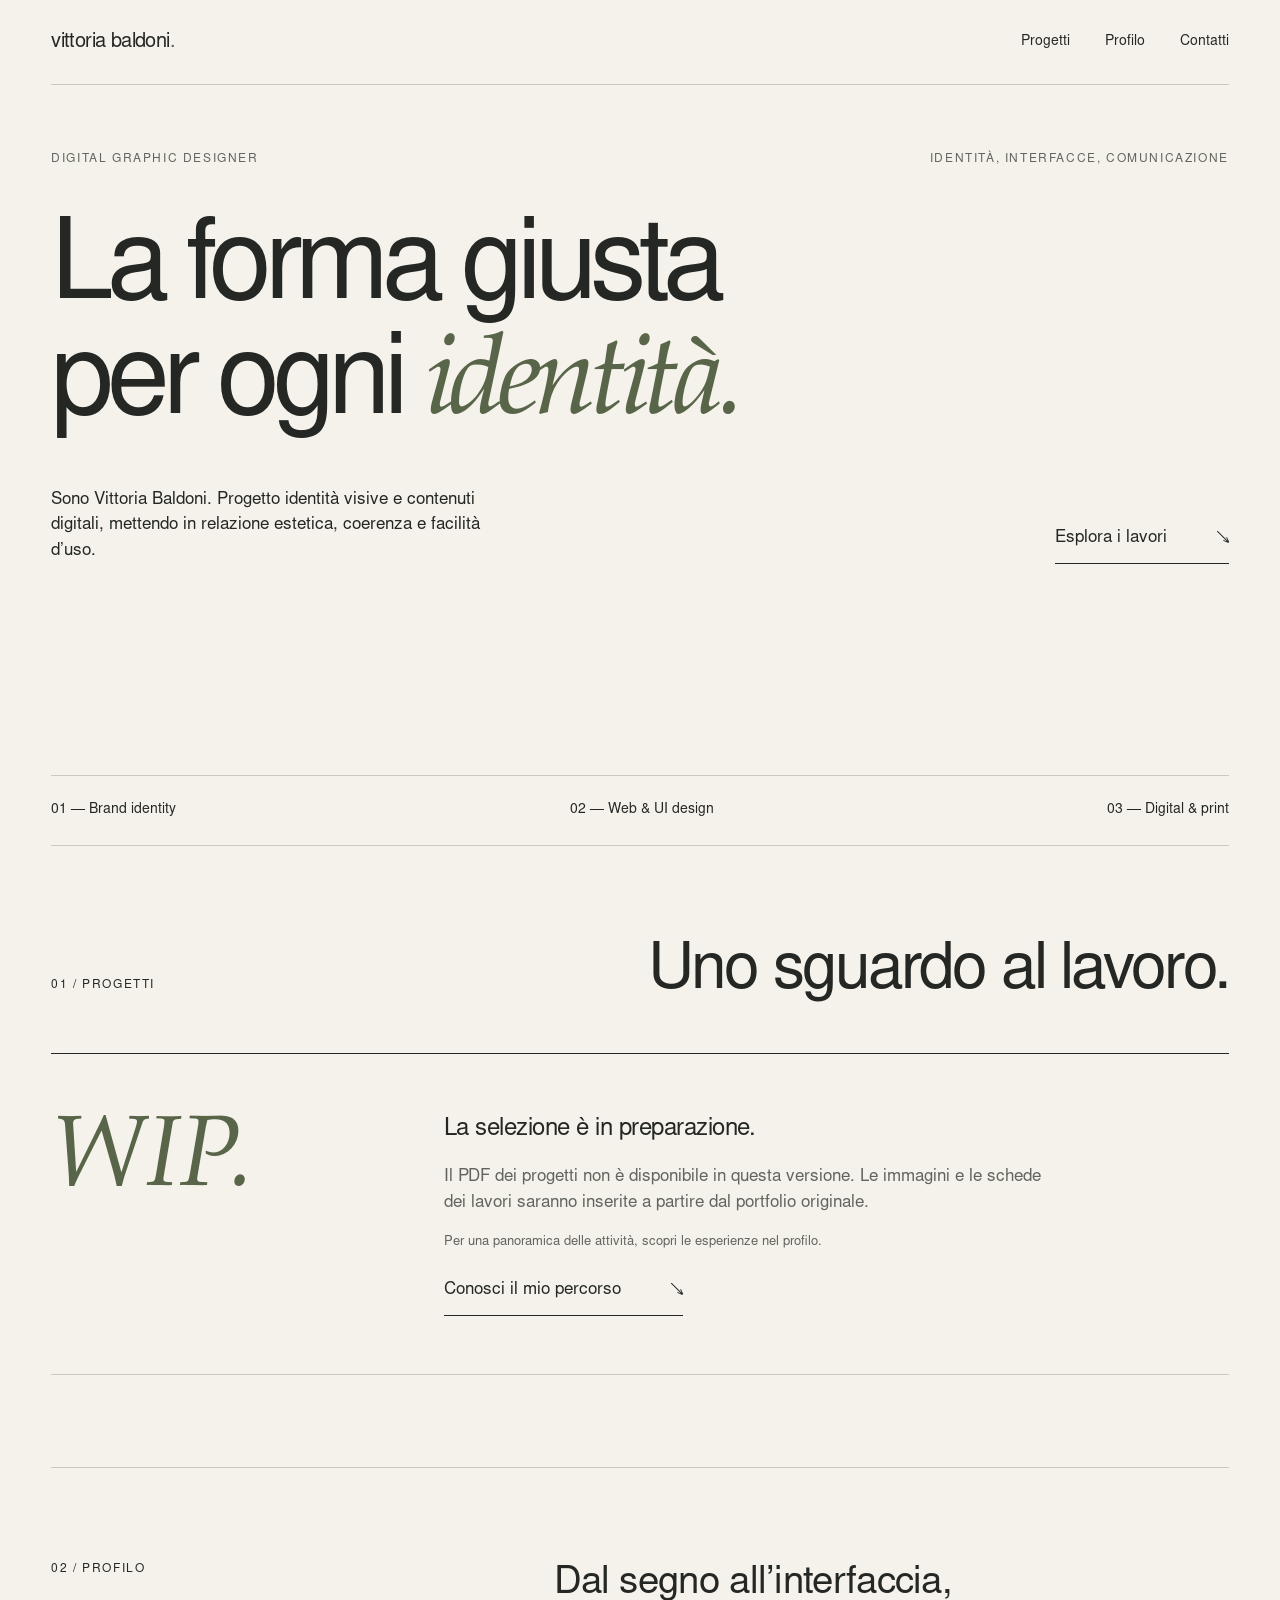
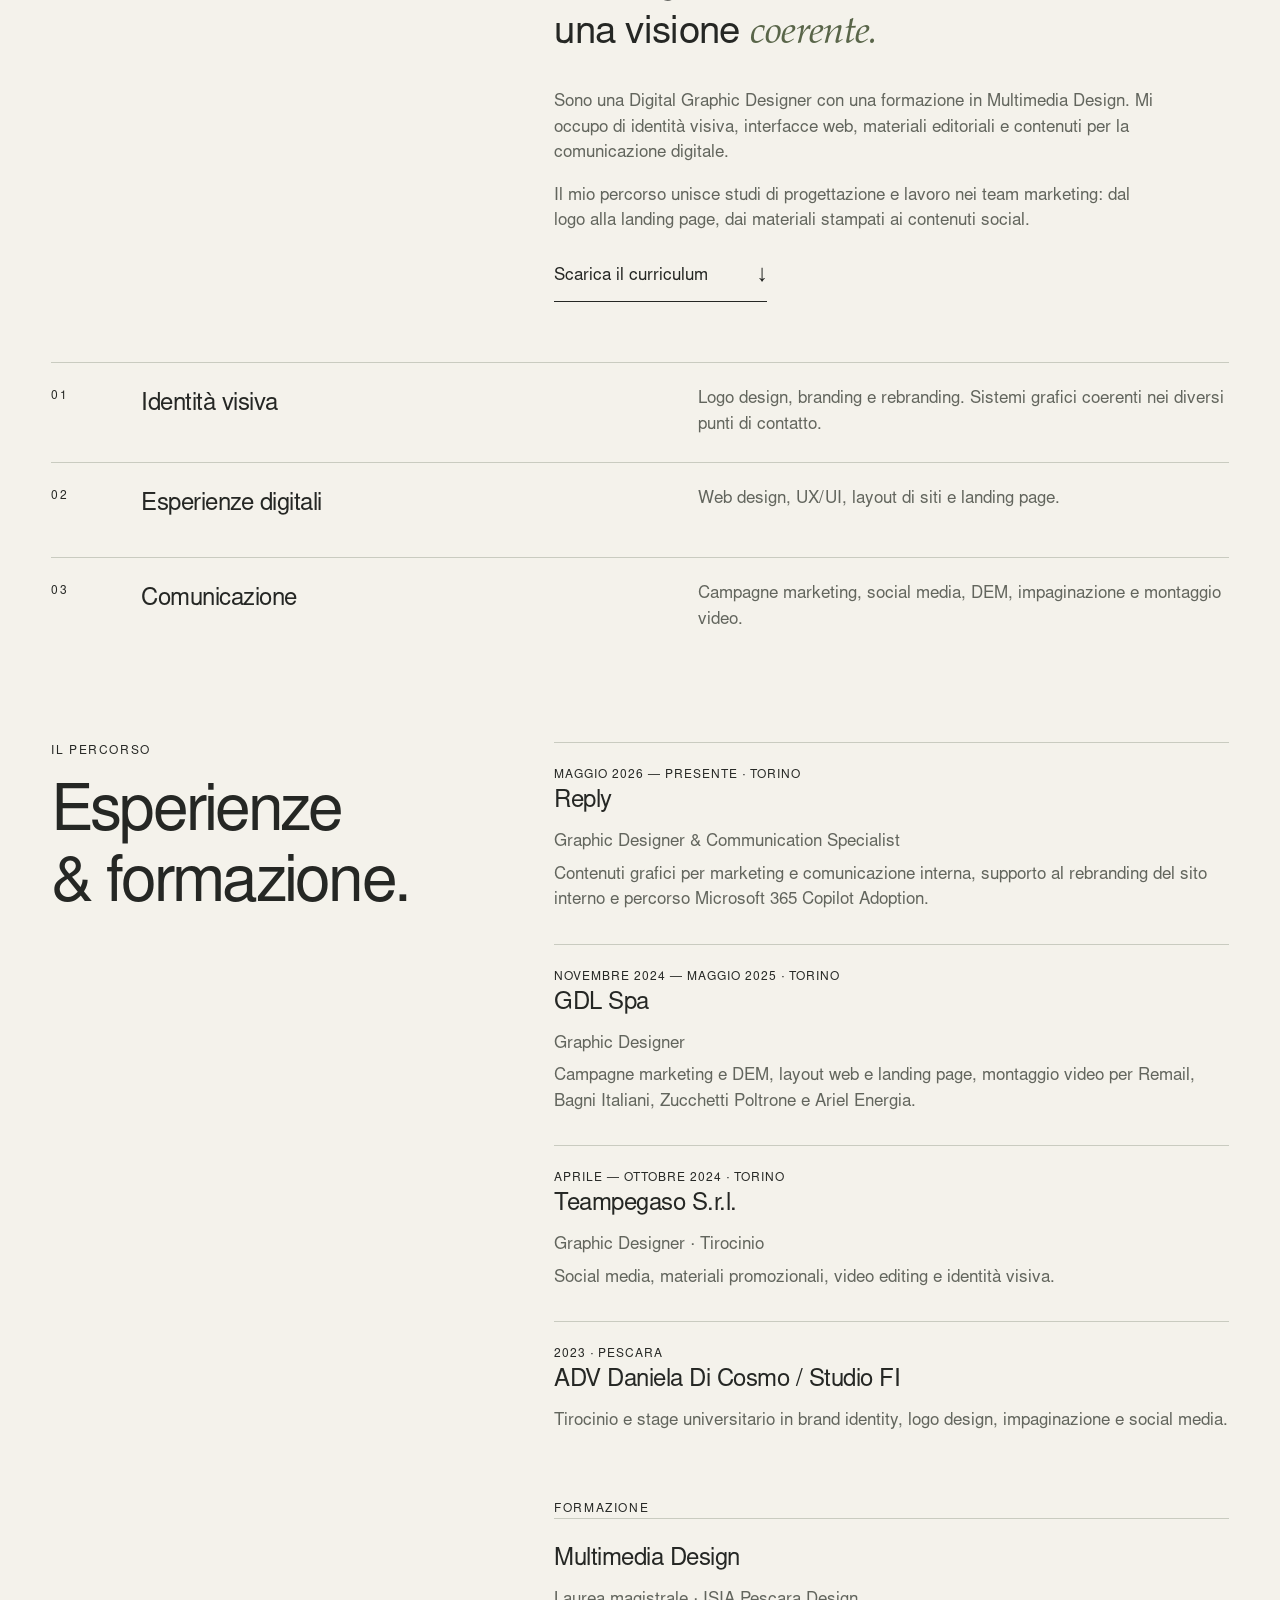
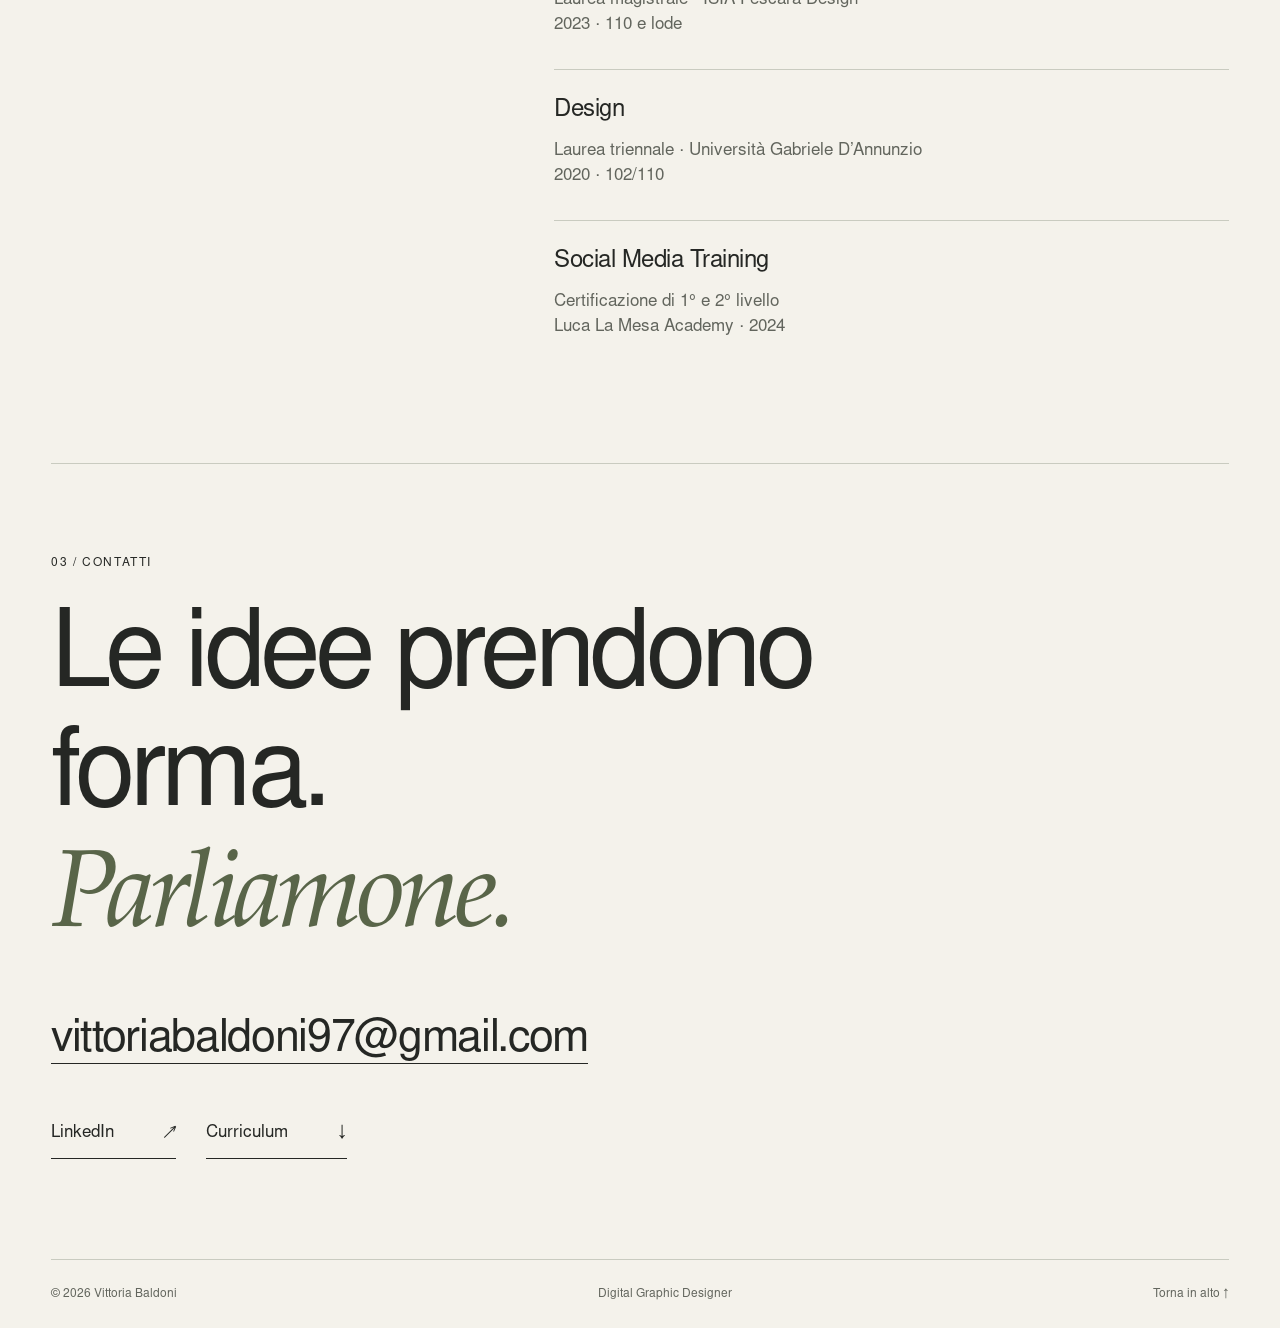
==== index.html @ afc14760 "Add files via upload" ====
<!doctype html><html lang="it"><head><meta charset="utf-8"><meta name="viewport" content="width=device-width,initial-scale=1"><meta name="description" content="Vittoria Baldoni, Digital Graphic Designer. Identità visiva, web design e comunicazione digitale."><title>Vittoria Baldoni — Digital Graphic Designer</title><link rel="stylesheet" href="style.css"></head><body><a class="skip" href="#main">Vai al contenuto</a><header><a class="logo" href="index.html" aria-label="Vittoria Baldoni, home">vittoria baldoni<span style="color:var(--accent)">.</span></a><nav aria-label="Navigazione principale"><a href="index.html#progetti">Progetti</a><a href="index.html#profilo">Profilo</a><a href="index.html#contatti">Contatti</a></nav></header><main id="main"><section class="hero reveal"><div class="intro eyebrow"><span>Digital Graphic Designer</span><span>Identità, interfacce, comunicazione</span></div><h1>La forma giusta<br>per ogni <em>identità.</em></h1><div class="hero-bottom"><p>Sono Vittoria Baldoni. Progetto identità visive e contenuti digitali, mettendo in relazione estetica, coerenza e facilità d’uso.</p><a class="under" href="#progetti">Esplora i lavori <span aria-hidden="true">↘</span></a></div></section><div class="ticker" aria-label="Ambiti di progettazione"><span>01 — Brand identity</span><span>02 — Web &amp; UI design</span><span>03 — Digital &amp; print</span></div><section class="section" id="progetti"><div class="section-head"><div class="label">01 / Progetti</div><h2>Uno sguardo al lavoro.</h2></div><div class="pending"><div class="big" aria-hidden="true">WIP.</div><div><h3>La selezione è in preparazione.</h3><p>Il PDF dei progetti non è disponibile in questa versione. Le immagini e le schede dei lavori saranno inserite a partire dal portfolio originale.</p><p class="small">Per una panoramica delle attività, scopri le esperienze nel profilo.</p><a class="under" href="#profilo">Conosci il mio percorso <span aria-hidden="true">↘</span></a></div></div></section><section class="section" id="profilo"><div class="profile"><div class="label">02 / Profilo</div><div><h2 class="lead">Dal segno all’interfaccia,<br>una visione <em>coerente.</em></h2><p class="bio">Sono una Digital Graphic Designer con una formazione in Multimedia Design. Mi occupo di identità visiva, interfacce web, materiali editoriali e contenuti per la comunicazione digitale.</p><p class="bio">Il mio percorso unisce studi di progettazione e lavoro nei team marketing: dal logo alla landing page, dai materiali stampati ai contenuti social.</p><a class="under" href="assets/CV-Vittoria-Baldoni.pdf" download>Scarica il curriculum <span aria-hidden="true">↓</span></a></div></div><div class="skills"><div class="row"><span class="label">01</span><h3>Identità visiva</h3><p>Logo design, branding e rebranding. Sistemi grafici coerenti nei diversi punti di contatto.</p></div><div class="row"><span class="label">02</span><h3>Esperienze digitali</h3><p>Web design, UX/UI, layout di siti e landing page.</p></div><div class="row"><span class="label">03</span><h3>Comunicazione</h3><p>Campagne marketing, social media, DEM, impaginazione e montaggio video.</p></div></div><div class="experience"><div><div class="label">Il percorso</div><h2 style="margin-top:20px">Esperienze<br>&amp; formazione.</h2></div><div><article class="job"><div class="date">Maggio 2026 — Presente · Torino</div><h3>Reply</h3><p>Graphic Designer &amp; Communication Specialist</p><p>Contenuti grafici per marketing e comunicazione interna, supporto al rebranding del sito interno e percorso Microsoft 365 Copilot Adoption.</p></article><article class="job"><div class="date">Novembre 2024 — Maggio 2025 · Torino</div><h3>GDL Spa</h3><p>Graphic Designer</p><p>Campagne marketing e DEM, layout web e landing page, montaggio video per Remail, Bagni Italiani, Zucchetti Poltrone e Ariel Energia.</p></article><article class="job"><div class="date">Aprile — Ottobre 2024 · Torino</div><h3>Teampegaso S.r.l.</h3><p>Graphic Designer · Tirocinio</p><p>Social media, materiali promozionali, video editing e identità visiva.</p></article><article class="job"><div class="date">2023 · Pescara</div><h3>ADV Daniela Di Cosmo / Studio FI</h3><p>Tirocinio e stage universitario in brand identity, logo design, impaginazione e social media.</p></article><div class="education"><div class="label">Formazione</div><article class="job"><h3>Multimedia Design</h3><p>Laurea magistrale · ISIA Pescara Design<br>2023 · 110 e lode</p></article><article class="job"><h3>Design</h3><p>Laurea triennale · Università Gabriele D’Annunzio<br>2020 · 102/110</p></article><article class="job"><h3>Social Media Training</h3><p>Certificazione di 1° e 2° livello<br>Luca La Mesa Academy · 2024</p></article></div></div></div></section><section class="contact" id="contatti"><div class="label">03 / Contatti</div><h2>Le idee prendono forma.<br><em>Parliamone.</em></h2><a class="email" href="mailto:vittoriabaldoni97@gmail.com">vittoriabaldoni97@gmail.com</a><div class="contact-links"><a class="under" href="http://www.linkedin.com/in/vittoria-baldoni-b91b48222/" target="_blank" rel="noopener noreferrer">LinkedIn <span aria-hidden="true">↗</span></a><a class="under" href="assets/CV-Vittoria-Baldoni.pdf" download>Curriculum <span aria-hidden="true">↓</span></a></div></section></main><footer><span>© 2026 Vittoria Baldoni</span><span>Digital Graphic Designer</span><a href="#main">Torna in alto ↑</a></footer></body></html>
---- style.css ----
@font-face{font-family:Studio;src:url(assets/Sans.otf)}@font-face{font-family:Editorial;src:url(assets/Serif.otf)}:root{--paper:#f4f2eb;--ink:#252724;--muted:#62655d;--accent:#596549;--line:#c9cbc0}*{box-sizing:border-box}html{scroll-behavior:smooth;scroll-padding-top:90px}body{margin:0;background:var(--paper);color:var(--ink);font-family:Studio,Arial,sans-serif;font-size:17px;line-height:1.5}a{color:inherit;text-decoration:none}a:focus-visible,button:focus-visible{outline:2px solid var(--accent);outline-offset:6px}a:hover{color:var(--accent)}.skip{position:absolute;top:-80px}.skip:focus{top:10px;background:var(--paper);z-index:10}header{margin:0 4%;padding:27px 0;display:flex;justify-content:space-between;border-bottom:1px solid var(--line);align-items:center}.logo{font-size:20px;letter-spacing:-.6px}nav{display:flex;gap:35px;font-size:14px}main{margin:0 4%}.eyebrow,.label{font-size:12px;text-transform:uppercase;letter-spacing:1.6px}.hero{padding:65px 0 38px;min-height:690px}.intro{display:flex;justify-content:space-between;color:var(--muted)}h1{font-size:clamp(64px,8.8vw,140px);font-weight:400;letter-spacing:-.065em;line-height:1.01;margin:48px 0 43px;max-width:1200px}em{font-family:Editorial,Georgia,serif;font-weight:400;color:var(--accent)}.hero-bottom{display:grid;grid-template-columns:1fr 1fr;align-items:end;gap:30px}.hero-bottom p{max-width:430px;margin:0}.under{display:inline-flex;gap:50px;align-items:center;border-bottom:1px solid;padding:12px 0;width:max-content}.hero-bottom .under{justify-self:end}.ticker{display:flex;justify-content:space-between;gap:20px;padding:24px 0;border-top:1px solid var(--line);border-bottom:1px solid var(--line);font-size:14px}.section{padding:92px 0;border-bottom:1px solid var(--line)}.section-head{display:flex;justify-content:space-between;align-items:baseline;margin-bottom:45px}h2{font-weight:400;font-size:clamp(38px,5vw,72px);letter-spacing:-.045em;line-height:1.1;margin:0}h3{font-size:24px;font-weight:400;letter-spacing:-.5px;margin:0 0 10px}.pending{padding:58px 0;display:grid;grid-template-columns:1fr 2fr;border-top:1px solid var(--ink);border-bottom:1px solid var(--line)}.pending .big{font-size:100px;line-height:1;color:var(--accent);font-family:Editorial}.pending p{max-width:620px;color:var(--muted)}.small{font-size:13px;color:var(--muted)}.profile{display:grid;grid-template-columns:1fr 1.65fr;gap:8%}.lead{font-size:clamp(25px,3vw,42px);line-height:1.3;letter-spacing:-.7px;margin:0 0 30px}.bio{max-width:610px;color:var(--muted)}.skills{margin-top:60px}.row{display:grid;grid-template-columns:65px 1fr 1fr;gap:25px;border-top:1px solid var(--line);padding:24px 0}.row p{margin:0;color:var(--muted)}.experience{display:grid;grid-template-columns:1fr 1.65fr;gap:8%;margin-top:85px}.job{border-top:1px solid var(--line);padding:23px 0}.job p{margin:7px 0;color:var(--muted)}.job .date{font-size:12px;text-transform:uppercase;letter-spacing:1px}.education{margin-top:35px}.contact{padding:90px 0 55px}.contact h2{font-size:clamp(58px,8.5vw,128px);max-width:1000px;margin:30px 0 45px}.email{font-size:clamp(19px,3.5vw,48px);letter-spacing:-.03em;border-bottom:1px solid;overflow-wrap:anywhere}.contact-links{display:flex;gap:30px;margin-top:35px}footer{display:flex;justify-content:space-between;gap:20px;margin:45px 4% 0;padding:25px 0;border-top:1px solid var(--line);font-size:12px;color:var(--muted)}.reveal{animation:enter .7s ease both}@keyframes enter{from{opacity:0;transform:translateY(12px)}to{opacity:1;transform:none}}button{font:inherit;background:none;border:0;color:inherit;cursor:pointer}.gallery img{width:100%;height:auto;display:block;margin:30px 0}@media(max-width:700px){header{align-items:start}.logo{font-size:17px}nav{gap:15px;font-size:12px}.hero{padding-top:38px;min-height:620px}.intro{display:block}.intro span{display:block;margin-bottom:7px}h1{margin-top:55px;font-size:clamp(58px,12vw,85px)}.hero-bottom{grid-template-columns:1fr}.hero-bottom .under{justify-self:start}.ticker{flex-wrap:wrap;font-size:12px}.section{padding:65px 0}.section-head{display:block}.section-head .label{margin-bottom:20px}.pending{grid-template-columns:1fr;gap:30px}.pending .big{font-size:64px}.profile,.experience{grid-template-columns:1fr;gap:30px}.row{grid-template-columns:30px 1fr;gap:15px}.row p{grid-column:2}.contact-links{flex-wrap:wrap}footer{flex-wrap:wrap}}@media(prefers-reduced-motion:reduce){html{scroll-behavior:auto}.reveal{animation:none}*{transition:none!important}}
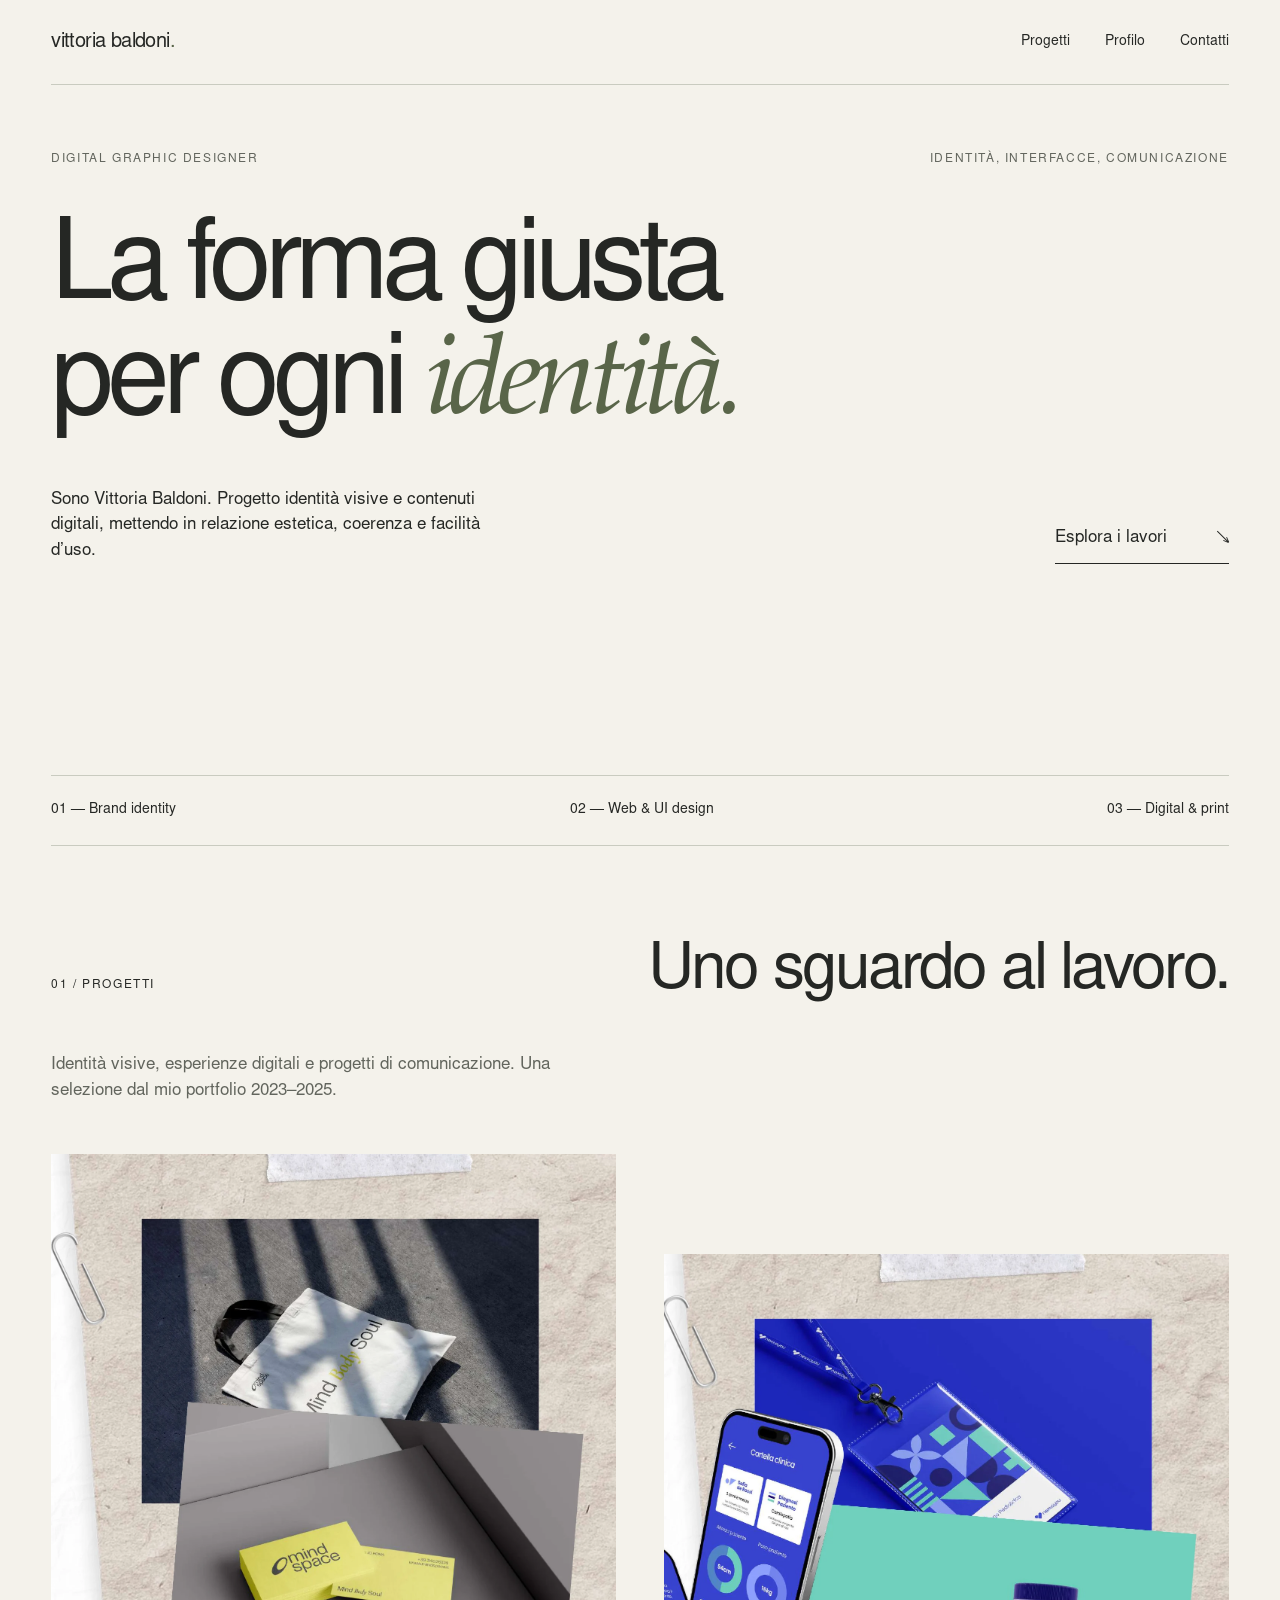
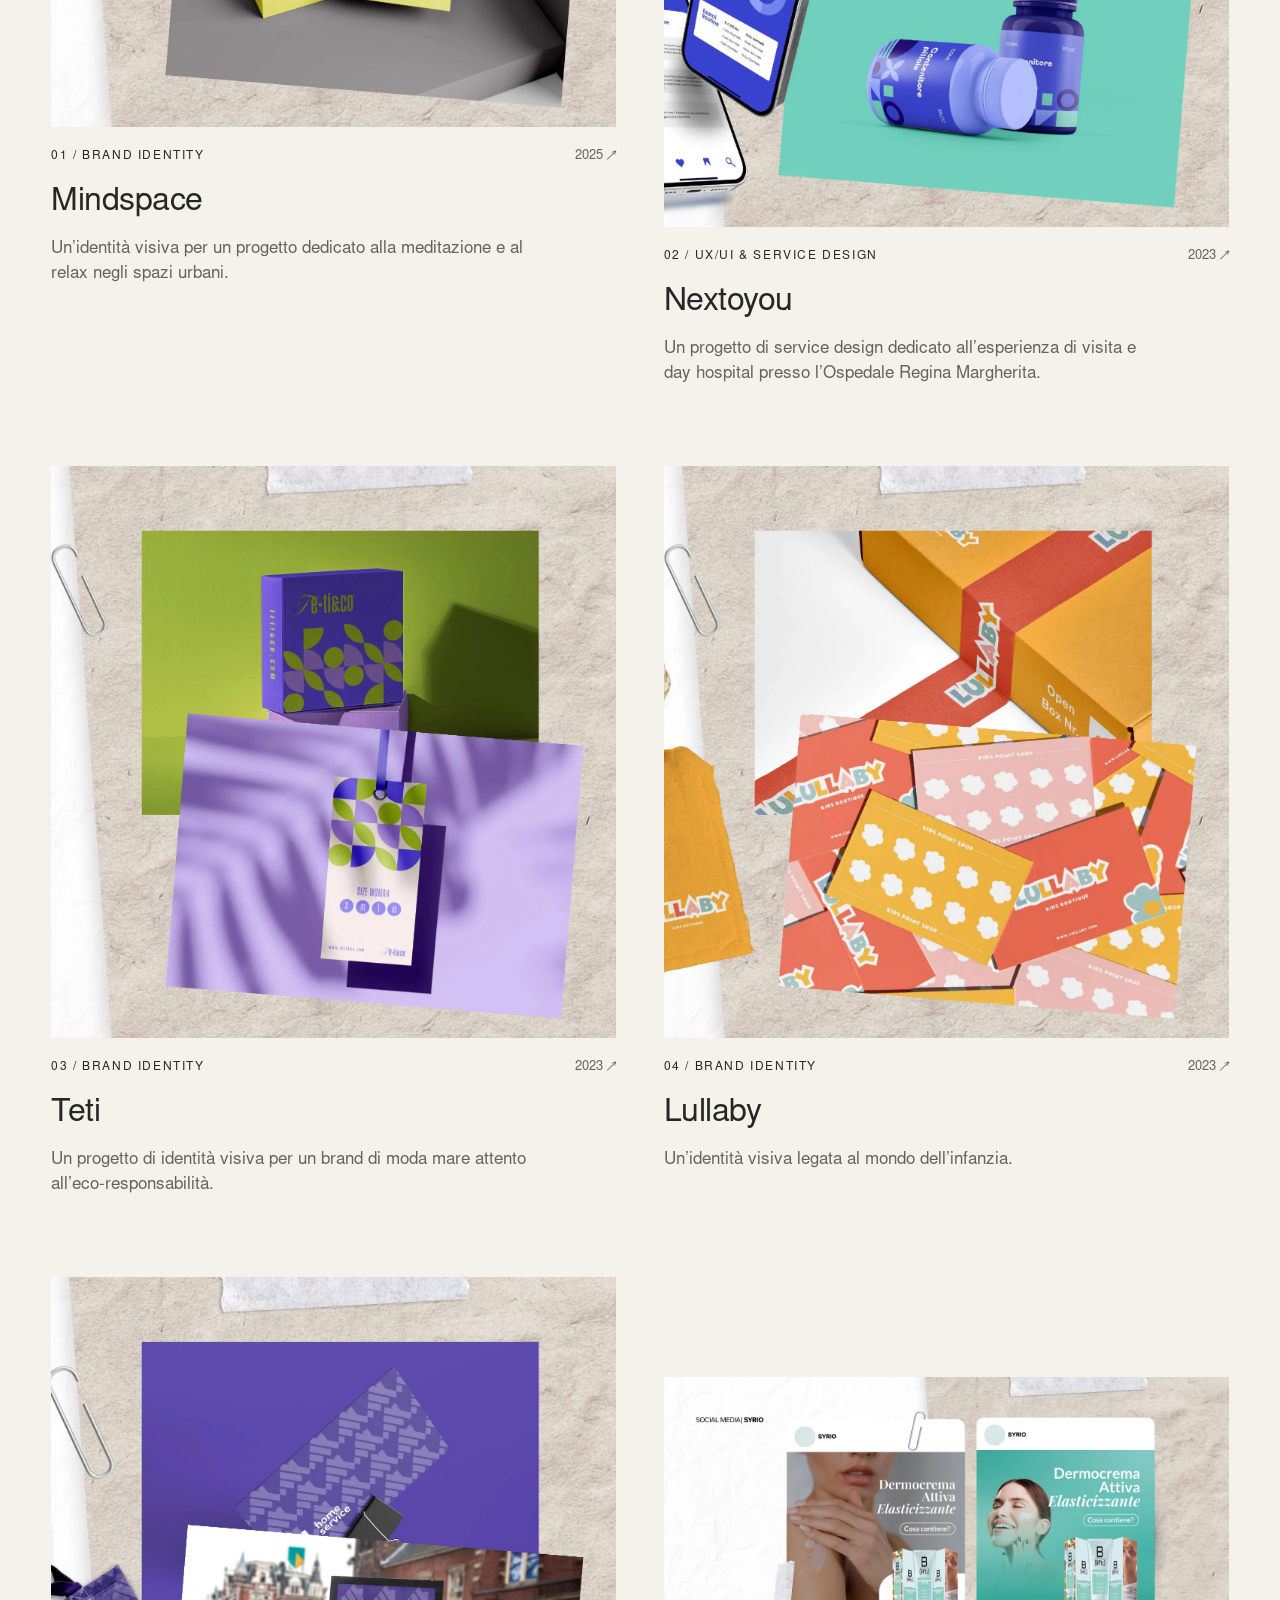
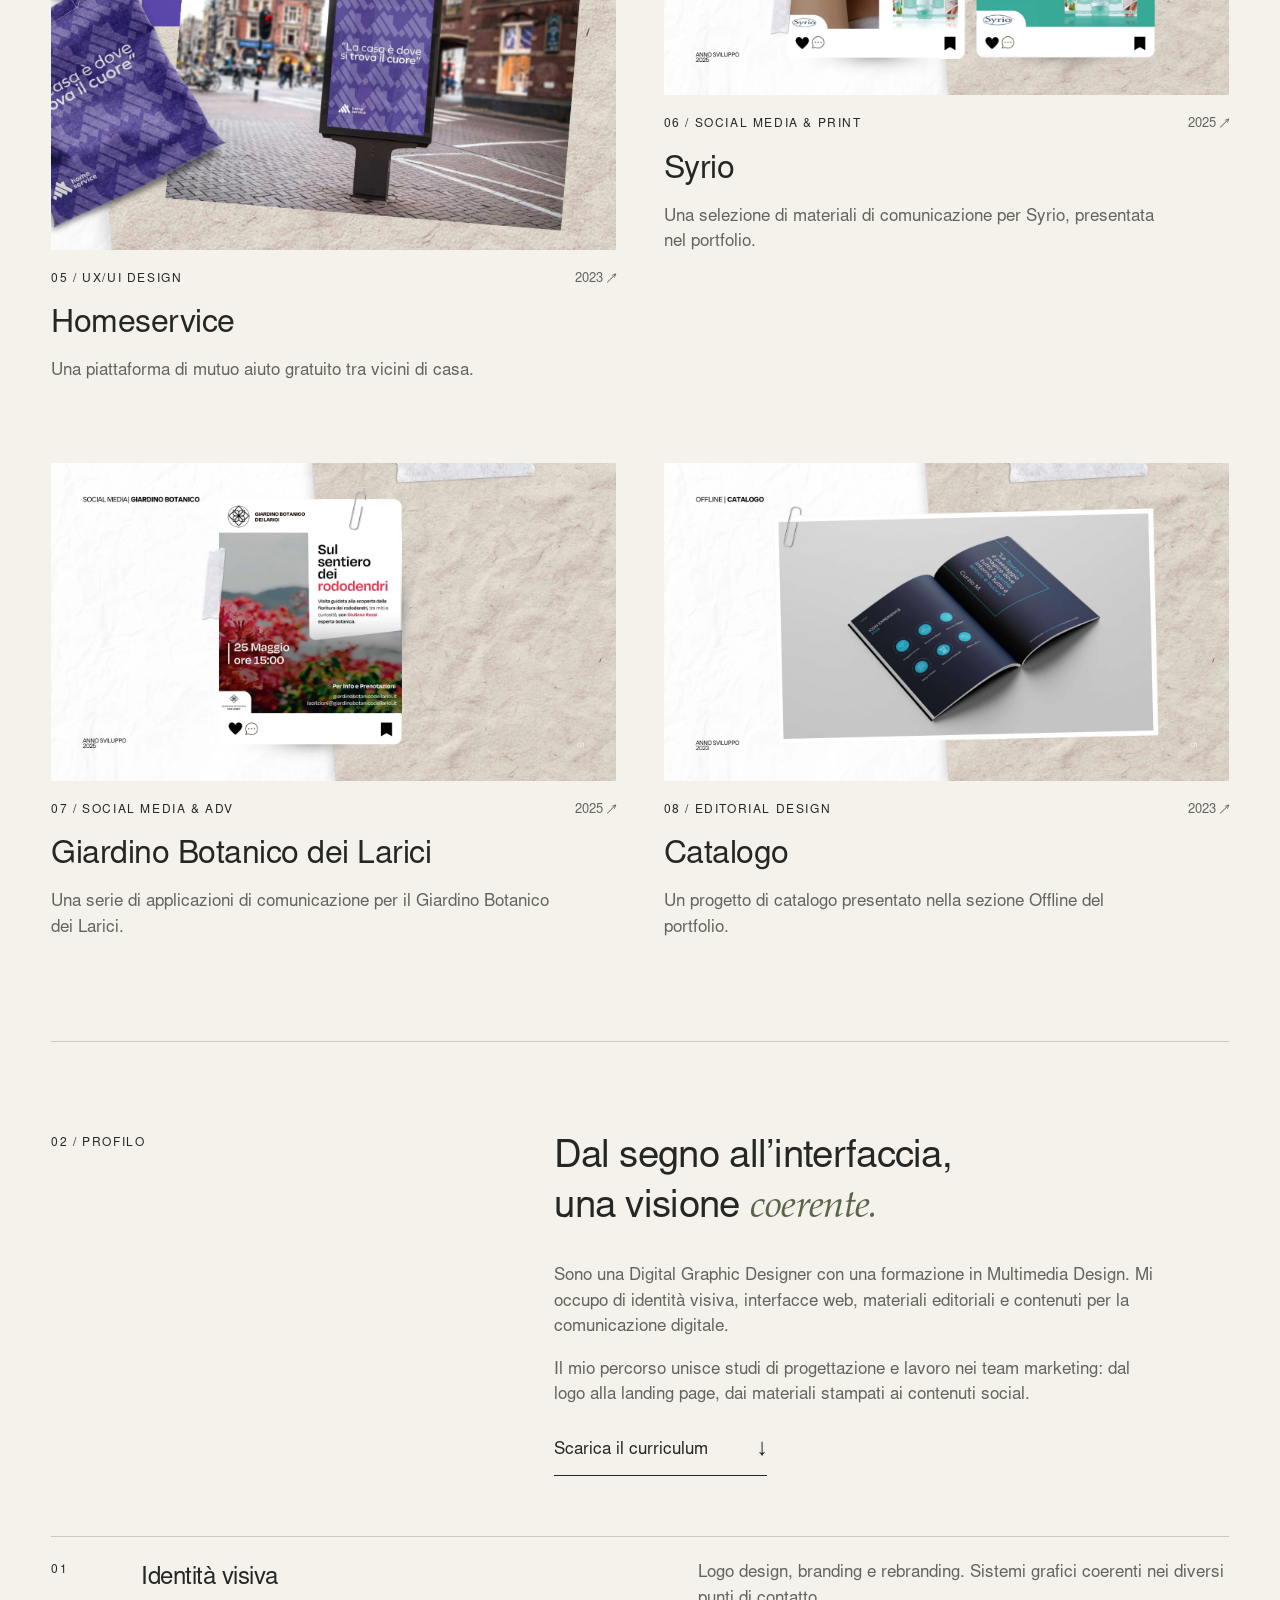
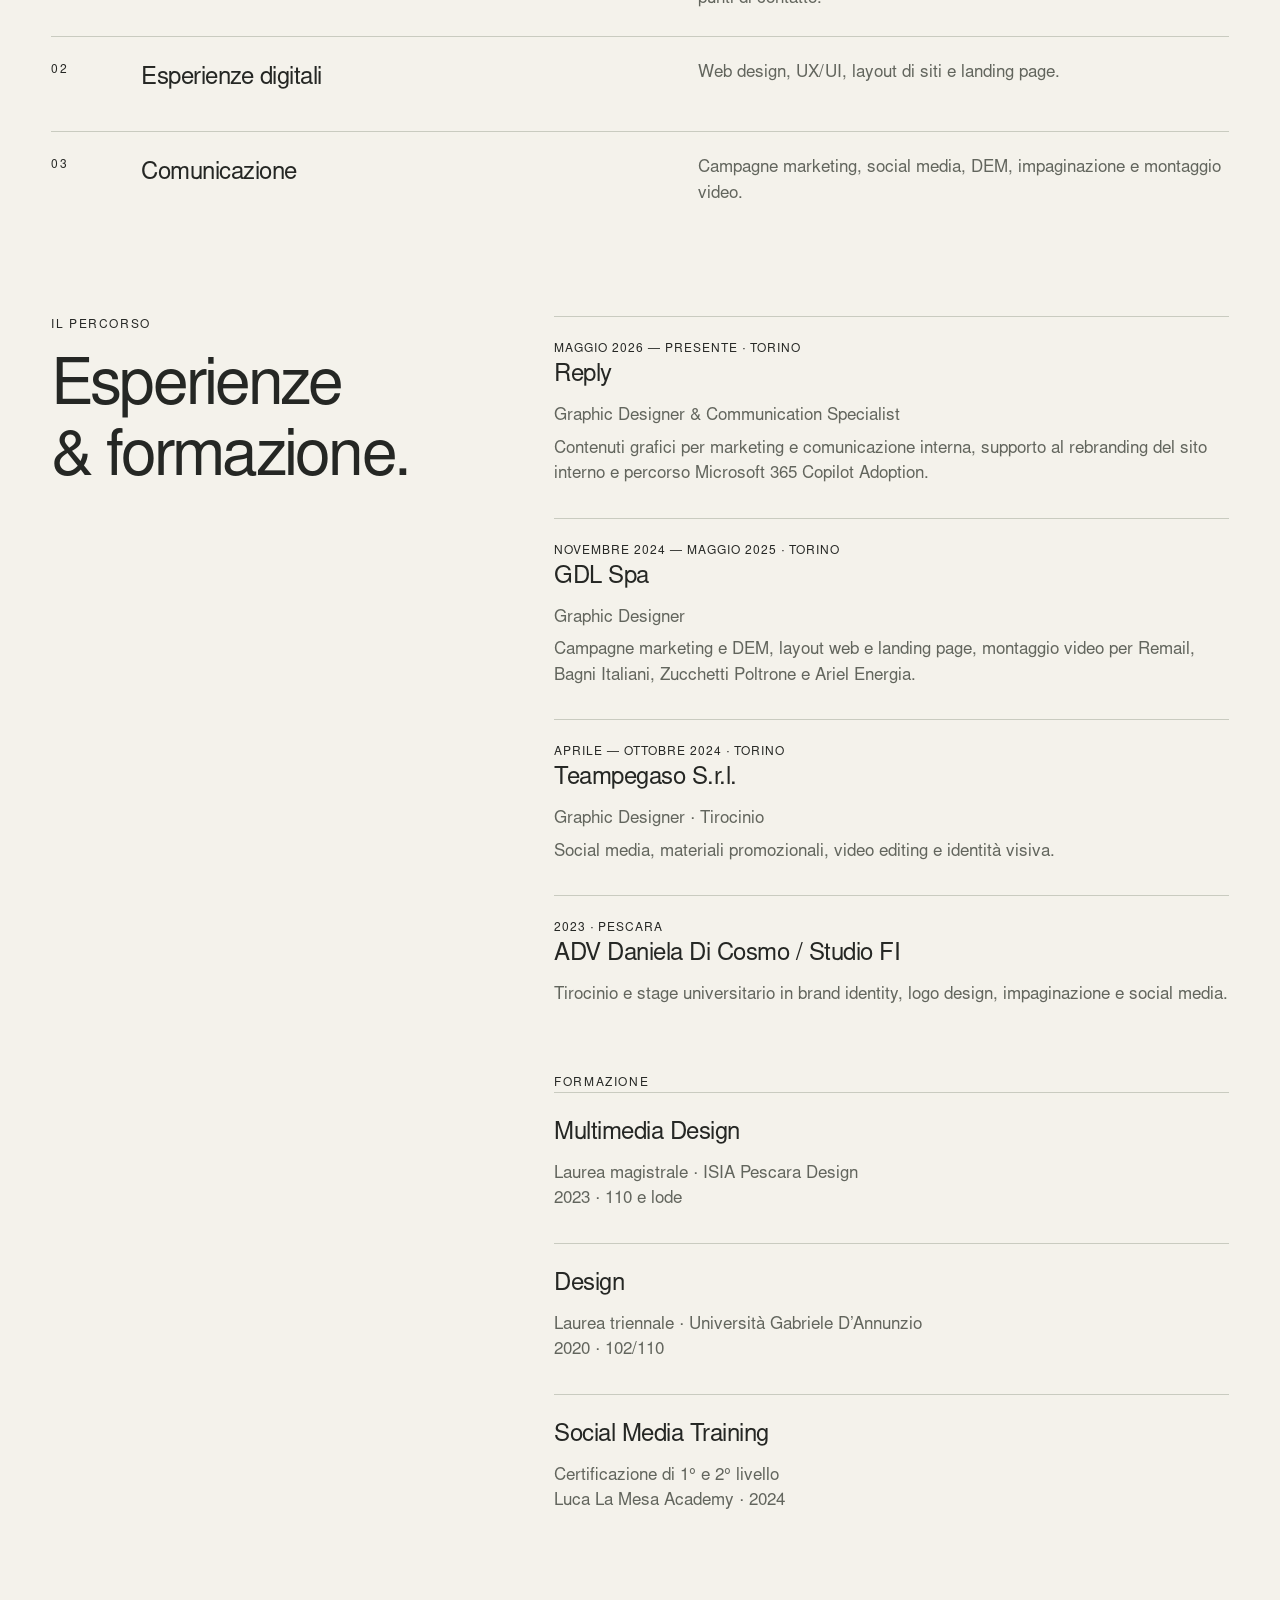
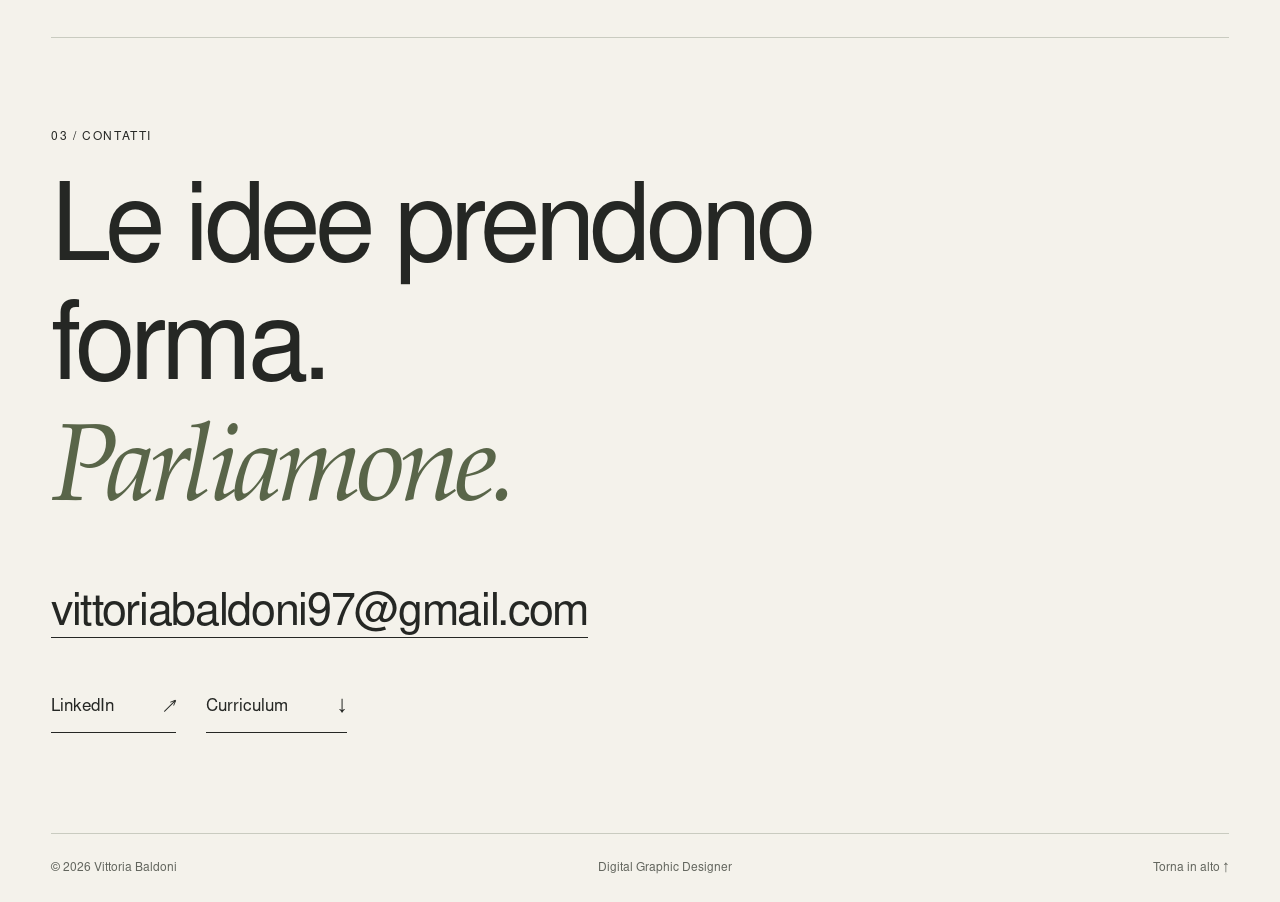
==== commit 546b1db1: "Add files via upload" ====
--- a/index.html
+++ b/index.html
@@ -1 +1 @@
-<!doctype html><html lang="it"><head><meta charset="utf-8"><meta name="viewport" content="width=device-width,initial-scale=1"><meta name="description" content="Vittoria Baldoni, Digital Graphic Designer. Identità visiva, web design e comunicazione digitale."><title>Vittoria Baldoni — Digital Graphic Designer</title><link rel="stylesheet" href="style.css"></head><body><a class="skip" href="#main">Vai al contenuto</a><header><a class="logo" href="index.html" aria-label="Vittoria Baldoni, home">vittoria baldoni<span style="color:var(--accent)">.</span></a><nav aria-label="Navigazione principale"><a href="index.html#progetti">Progetti</a><a href="index.html#profilo">Profilo</a><a href="index.html#contatti">Contatti</a></nav></header><main id="main"><section class="hero reveal"><div class="intro eyebrow"><span>Digital Graphic Designer</span><span>Identità, interfacce, comunicazione</span></div><h1>La forma giusta<br>per ogni <em>identità.</em></h1><div class="hero-bottom"><p>Sono Vittoria Baldoni. Progetto identità visive e contenuti digitali, mettendo in relazione estetica, coerenza e facilità d’uso.</p><a class="under" href="#progetti">Esplora i lavori <span aria-hidden="true">↘</span></a></div></section><div class="ticker" aria-label="Ambiti di progettazione"><span>01 — Brand identity</span><span>02 — Web &amp; UI design</span><span>03 — Digital &amp; print</span></div><section class="section" id="progetti"><div class="section-head"><div class="label">01 / Progetti</div><h2>Uno sguardo al lavoro.</h2></div><div class="pending"><div class="big" aria-hidden="true">WIP.</div><div><h3>La selezione è in preparazione.</h3><p>Il PDF dei progetti non è disponibile in questa versione. Le immagini e le schede dei lavori saranno inserite a partire dal portfolio originale.</p><p class="small">Per una panoramica delle attività, scopri le esperienze nel profilo.</p><a class="under" href="#profilo">Conosci il mio percorso <span aria-hidden="true">↘</span></a></div></div></section><section class="section" id="profilo"><div class="profile"><div class="label">02 / Profilo</div><div><h2 class="lead">Dal segno all’interfaccia,<br>una visione <em>coerente.</em></h2><p class="bio">Sono una Digital Graphic Designer con una formazione in Multimedia Design. Mi occupo di identità visiva, interfacce web, materiali editoriali e contenuti per la comunicazione digitale.</p><p class="bio">Il mio percorso unisce studi di progettazione e lavoro nei team marketing: dal logo alla landing page, dai materiali stampati ai contenuti social.</p><a class="under" href="assets/CV-Vittoria-Baldoni.pdf" download>Scarica il curriculum <span aria-hidden="true">↓</span></a></div></div><div class="skills"><div class="row"><span class="label">01</span><h3>Identità visiva</h3><p>Logo design, branding e rebranding. Sistemi grafici coerenti nei diversi punti di contatto.</p></div><div class="row"><span class="label">02</span><h3>Esperienze digitali</h3><p>Web design, UX/UI, layout di siti e landing page.</p></div><div class="row"><span class="label">03</span><h3>Comunicazione</h3><p>Campagne marketing, social media, DEM, impaginazione e montaggio video.</p></div></div><div class="experience"><div><div class="label">Il percorso</div><h2 style="margin-top:20px">Esperienze<br>&amp; formazione.</h2></div><div><article class="job"><div class="date">Maggio 2026 — Presente · Torino</div><h3>Reply</h3><p>Graphic Designer &amp; Communication Specialist</p><p>Contenuti grafici per marketing e comunicazione interna, supporto al rebranding del sito interno e percorso Microsoft 365 Copilot Adoption.</p></article><article class="job"><div class="date">Novembre 2024 — Maggio 2025 · Torino</div><h3>GDL Spa</h3><p>Graphic Designer</p><p>Campagne marketing e DEM, layout web e landing page, montaggio video per Remail, Bagni Italiani, Zucchetti Poltrone e Ariel Energia.</p></article><article class="job"><div class="date">Aprile — Ottobre 2024 · Torino</div><h3>Teampegaso S.r.l.</h3><p>Graphic Designer · Tirocinio</p><p>Social media, materiali promozionali, video editing e identità visiva.</p></article><article class="job"><div class="date">2023 · Pescara</div><h3>ADV Daniela Di Cosmo / Studio FI</h3><p>Tirocinio e stage universitario in brand identity, logo design, impaginazione e social media.</p></article><div class="education"><div class="label">Formazione</div><article class="job"><h3>Multimedia Design</h3><p>Laurea magistrale · ISIA Pescara Design<br>2023 · 110 e lode</p></article><article class="job"><h3>Design</h3><p>Laurea triennale · Università Gabriele D’Annunzio<br>2020 · 102/110</p></article><article class="job"><h3>Social Media Training</h3><p>Certificazione di 1° e 2° livello<br>Luca La Mesa Academy · 2024</p></article></div></div></div></section><section class="contact" id="contatti"><div class="label">03 / Contatti</div><h2>Le idee prendono forma.<br><em>Parliamone.</em></h2><a class="email" href="mailto:vittoriabaldoni97@gmail.com">vittoriabaldoni97@gmail.com</a><div class="contact-links"><a class="under" href="http://www.linkedin.com/in/vittoria-baldoni-b91b48222/" target="_blank" rel="noopener noreferrer">LinkedIn <span aria-hidden="true">↗</span></a><a class="under" href="assets/CV-Vittoria-Baldoni.pdf" download>Curriculum <span aria-hidden="true">↓</span></a></div></section></main><footer><span>© 2026 Vittoria Baldoni</span><span>Digital Graphic Designer</span><a href="#main">Torna in alto ↑</a></footer></body></html>+<!doctype html><html lang="it"><head><meta charset="utf-8"><meta name="viewport" content="width=device-width,initial-scale=1"><meta name="description" content="Vittoria Baldoni, Digital Graphic Designer. Identità visiva, web design e comunicazione digitale."><title>Vittoria Baldoni — Digital Graphic Designer</title><link rel="stylesheet" href="style.css"></head><body><a class="skip" href="#main">Vai al contenuto</a><header><a class="logo" href="index.html" aria-label="Vittoria Baldoni, home">vittoria baldoni<span style="color:var(--accent)">.</span></a><nav aria-label="Navigazione principale"><a href="index.html#progetti">Progetti</a><a href="index.html#profilo">Profilo</a><a href="index.html#contatti">Contatti</a></nav></header><main id="main"><section class="hero reveal"><div class="intro eyebrow"><span>Digital Graphic Designer</span><span>Identità, interfacce, comunicazione</span></div><h1>La forma giusta<br>per ogni <em>identità.</em></h1><div class="hero-bottom"><p>Sono Vittoria Baldoni. Progetto identità visive e contenuti digitali, mettendo in relazione estetica, coerenza e facilità d’uso.</p><a class="under" href="#progetti">Esplora i lavori <span aria-hidden="true">↘</span></a></div></section><div class="ticker" aria-label="Ambiti di progettazione"><span>01 — Brand identity</span><span>02 — Web &amp; UI design</span><span>03 — Digital &amp; print</span></div><section class="section" id="progetti"><div class="section-head"><div class="label">01 / Progetti</div><h2>Uno sguardo al lavoro.</h2></div><p class="selection-intro">Identità visive, esperienze digitali e progetti di comunicazione. Una selezione dal mio portfolio 2023–2025.</p><div class="project-grid"><article class="project"><a href="mindspace.html"><div class="project-image"><img src="assets/mindspace-cover.webp" alt="Mindspace — Brand identity" loading="lazy" width="1501" height="1521"></div><div class="project-meta"><span class="label">01 / Brand identity</span><span class="small">2025 ↗</span></div><h3>Mindspace</h3><p>Un’identità visiva per un progetto dedicato alla meditazione e al relax negli spazi urbani.</p></a></article><article class="project"><a href="nextoyou.html"><div class="project-image"><img src="assets/nextoyou-cover.webp" alt="Nextoyou — UX/UI &amp; service design" loading="lazy" width="1501" height="1521"></div><div class="project-meta"><span class="label">02 / UX/UI & service design</span><span class="small">2023 ↗</span></div><h3>Nextoyou</h3><p>Un progetto di service design dedicato all’esperienza di visita e day hospital presso l’Ospedale Regina Margherita.</p></a></article><article class="project"><a href="teti.html"><div class="project-image"><img src="assets/teti-cover.webp" alt="Teti — Brand identity" loading="lazy" width="1501" height="1521"></div><div class="project-meta"><span class="label">03 / Brand identity</span><span class="small">2023 ↗</span></div><h3>Teti</h3><p>Un progetto di identità visiva per un brand di moda mare attento all’eco-responsabilità.</p></a></article><article class="project"><a href="lullaby.html"><div class="project-image"><img src="assets/lullaby-cover.webp" alt="Lullaby — Brand identity" loading="lazy" width="1501" height="1521"></div><div class="project-meta"><span class="label">04 / Brand identity</span><span class="small">2023 ↗</span></div><h3>Lullaby</h3><p>Un’identità visiva legata al mondo dell’infanzia.</p></a></article><article class="project"><a href="homeservice.html"><div class="project-image"><img src="assets/homeservice-cover.webp" alt="Homeservice — UX/UI design" loading="lazy" width="1501" height="1521"></div><div class="project-meta"><span class="label">05 / UX/UI design</span><span class="small">2023 ↗</span></div><h3>Homeservice</h3><p>Una piattaforma di mutuo aiuto gratuito tra vicini di casa.</p></a></article><article class="project"><a href="syrio.html"><div class="project-image"><img src="assets/syrio-cover.webp" alt="Syrio — Social media &amp; print" loading="lazy" width="1500" height="844"></div><div class="project-meta"><span class="label">06 / Social media & print</span><span class="small">2025 ↗</span></div><h3>Syrio</h3><p>Una selezione di materiali di comunicazione per Syrio, presentata nel portfolio.</p></a></article><article class="project"><a href="giardino-botanico.html"><div class="project-image"><img src="assets/giardino-botanico-cover.webp" alt="Giardino Botanico dei Larici — Social media &amp; ADV" loading="lazy" width="1500" height="844"></div><div class="project-meta"><span class="label">07 / Social media & ADV</span><span class="small">2025 ↗</span></div><h3>Giardino Botanico dei Larici</h3><p>Una serie di applicazioni di comunicazione per il Giardino Botanico dei Larici.</p></a></article><article class="project"><a href="catalogo.html"><div class="project-image"><img src="assets/catalogo-cover.webp" alt="Catalogo — Editorial design" loading="lazy" width="1500" height="844"></div><div class="project-meta"><span class="label">08 / Editorial design</span><span class="small">2023 ↗</span></div><h3>Catalogo</h3><p>Un progetto di catalogo presentato nella sezione Offline del portfolio.</p></a></article></div></section><section class="section" id="profilo"><div class="profile"><div class="label">02 / Profilo</div><div><h2 class="lead">Dal segno all’interfaccia,<br>una visione <em>coerente.</em></h2><p class="bio">Sono una Digital Graphic Designer con una formazione in Multimedia Design. Mi occupo di identità visiva, interfacce web, materiali editoriali e contenuti per la comunicazione digitale.</p><p class="bio">Il mio percorso unisce studi di progettazione e lavoro nei team marketing: dal logo alla landing page, dai materiali stampati ai contenuti social.</p><a class="under" href="assets/CV-Vittoria-Baldoni.pdf" download>Scarica il curriculum <span aria-hidden="true">↓</span></a></div></div><div class="skills"><div class="row"><span class="label">01</span><h3>Identità visiva</h3><p>Logo design, branding e rebranding. Sistemi grafici coerenti nei diversi punti di contatto.</p></div><div class="row"><span class="label">02</span><h3>Esperienze digitali</h3><p>Web design, UX/UI, layout di siti e landing page.</p></div><div class="row"><span class="label">03</span><h3>Comunicazione</h3><p>Campagne marketing, social media, DEM, impaginazione e montaggio video.</p></div></div><div class="experience"><div><div class="label">Il percorso</div><h2 style="margin-top:20px">Esperienze<br>&amp; formazione.</h2></div><div><article class="job"><div class="date">Maggio 2026 — Presente · Torino</div><h3>Reply</h3><p>Graphic Designer &amp; Communication Specialist</p><p>Contenuti grafici per marketing e comunicazione interna, supporto al rebranding del sito interno e percorso Microsoft 365 Copilot Adoption.</p></article><article class="job"><div class="date">Novembre 2024 — Maggio 2025 · Torino</div><h3>GDL Spa</h3><p>Graphic Designer</p><p>Campagne marketing e DEM, layout web e landing page, montaggio video per Remail, Bagni Italiani, Zucchetti Poltrone e Ariel Energia.</p></article><article class="job"><div class="date">Aprile — Ottobre 2024 · Torino</div><h3>Teampegaso S.r.l.</h3><p>Graphic Designer · Tirocinio</p><p>Social media, materiali promozionali, video editing e identità visiva.</p></article><article class="job"><div class="date">2023 · Pescara</div><h3>ADV Daniela Di Cosmo / Studio FI</h3><p>Tirocinio e stage universitario in brand identity, logo design, impaginazione e social media.</p></article><div class="education"><div class="label">Formazione</div><article class="job"><h3>Multimedia Design</h3><p>Laurea magistrale · ISIA Pescara Design<br>2023 · 110 e lode</p></article><article class="job"><h3>Design</h3><p>Laurea triennale · Università Gabriele D’Annunzio<br>2020 · 102/110</p></article><article class="job"><h3>Social Media Training</h3><p>Certificazione di 1° e 2° livello<br>Luca La Mesa Academy · 2024</p></article></div></div></div></section><section class="contact" id="contatti"><div class="label">03 / Contatti</div><h2>Le idee prendono forma.<br><em>Parliamone.</em></h2><a class="email" href="mailto:vittoriabaldoni97@gmail.com">vittoriabaldoni97@gmail.com</a><div class="contact-links"><a class="under" href="http://www.linkedin.com/in/vittoria-baldoni-b91b48222/" target="_blank" rel="noopener noreferrer">LinkedIn <span aria-hidden="true">↗</span></a><a class="under" href="assets/CV-Vittoria-Baldoni.pdf" download>Curriculum <span aria-hidden="true">↓</span></a></div></section></main><footer><span>© 2026 Vittoria Baldoni</span><span>Digital Graphic Designer</span><a href="#main">Torna in alto ↑</a></footer></body></html>
--- a/style.css
+++ b/style.css
@@ -1 +1,2 @@
-@font-face{font-family:Studio;src:url(assets/Sans.otf)}@font-face{font-family:Editorial;src:url(assets/Serif.otf)}:root{--paper:#f4f2eb;--ink:#252724;--muted:#62655d;--accent:#596549;--line:#c9cbc0}*{box-sizing:border-box}html{scroll-behavior:smooth;scroll-padding-top:90px}body{margin:0;background:var(--paper);color:var(--ink);font-family:Studio,Arial,sans-serif;font-size:17px;line-height:1.5}a{color:inherit;text-decoration:none}a:focus-visible,button:focus-visible{outline:2px solid var(--accent);outline-offset:6px}a:hover{color:var(--accent)}.skip{position:absolute;top:-80px}.skip:focus{top:10px;background:var(--paper);z-index:10}header{margin:0 4%;padding:27px 0;display:flex;justify-content:space-between;border-bottom:1px solid var(--line);align-items:center}.logo{font-size:20px;letter-spacing:-.6px}nav{display:flex;gap:35px;font-size:14px}main{margin:0 4%}.eyebrow,.label{font-size:12px;text-transform:uppercase;letter-spacing:1.6px}.hero{padding:65px 0 38px;min-height:690px}.intro{display:flex;justify-content:space-between;color:var(--muted)}h1{font-size:clamp(64px,8.8vw,140px);font-weight:400;letter-spacing:-.065em;line-height:1.01;margin:48px 0 43px;max-width:1200px}em{font-family:Editorial,Georgia,serif;font-weight:400;color:var(--accent)}.hero-bottom{display:grid;grid-template-columns:1fr 1fr;align-items:end;gap:30px}.hero-bottom p{max-width:430px;margin:0}.under{display:inline-flex;gap:50px;align-items:center;border-bottom:1px solid;padding:12px 0;width:max-content}.hero-bottom .under{justify-self:end}.ticker{display:flex;justify-content:space-between;gap:20px;padding:24px 0;border-top:1px solid var(--line);border-bottom:1px solid var(--line);font-size:14px}.section{padding:92px 0;border-bottom:1px solid var(--line)}.section-head{display:flex;justify-content:space-between;align-items:baseline;margin-bottom:45px}h2{font-weight:400;font-size:clamp(38px,5vw,72px);letter-spacing:-.045em;line-height:1.1;margin:0}h3{font-size:24px;font-weight:400;letter-spacing:-.5px;margin:0 0 10px}.pending{padding:58px 0;display:grid;grid-template-columns:1fr 2fr;border-top:1px solid var(--ink);border-bottom:1px solid var(--line)}.pending .big{font-size:100px;line-height:1;color:var(--accent);font-family:Editorial}.pending p{max-width:620px;color:var(--muted)}.small{font-size:13px;color:var(--muted)}.profile{display:grid;grid-template-columns:1fr 1.65fr;gap:8%}.lead{font-size:clamp(25px,3vw,42px);line-height:1.3;letter-spacing:-.7px;margin:0 0 30px}.bio{max-width:610px;color:var(--muted)}.skills{margin-top:60px}.row{display:grid;grid-template-columns:65px 1fr 1fr;gap:25px;border-top:1px solid var(--line);padding:24px 0}.row p{margin:0;color:var(--muted)}.experience{display:grid;grid-template-columns:1fr 1.65fr;gap:8%;margin-top:85px}.job{border-top:1px solid var(--line);padding:23px 0}.job p{margin:7px 0;color:var(--muted)}.job .date{font-size:12px;text-transform:uppercase;letter-spacing:1px}.education{margin-top:35px}.contact{padding:90px 0 55px}.contact h2{font-size:clamp(58px,8.5vw,128px);max-width:1000px;margin:30px 0 45px}.email{font-size:clamp(19px,3.5vw,48px);letter-spacing:-.03em;border-bottom:1px solid;overflow-wrap:anywhere}.contact-links{display:flex;gap:30px;margin-top:35px}footer{display:flex;justify-content:space-between;gap:20px;margin:45px 4% 0;padding:25px 0;border-top:1px solid var(--line);font-size:12px;color:var(--muted)}.reveal{animation:enter .7s ease both}@keyframes enter{from{opacity:0;transform:translateY(12px)}to{opacity:1;transform:none}}button{font:inherit;background:none;border:0;color:inherit;cursor:pointer}.gallery img{width:100%;height:auto;display:block;margin:30px 0}@media(max-width:700px){header{align-items:start}.logo{font-size:17px}nav{gap:15px;font-size:12px}.hero{padding-top:38px;min-height:620px}.intro{display:block}.intro span{display:block;margin-bottom:7px}h1{margin-top:55px;font-size:clamp(58px,12vw,85px)}.hero-bottom{grid-template-columns:1fr}.hero-bottom .under{justify-self:start}.ticker{flex-wrap:wrap;font-size:12px}.section{padding:65px 0}.section-head{display:block}.section-head .label{margin-bottom:20px}.pending{grid-template-columns:1fr;gap:30px}.pending .big{font-size:64px}.profile,.experience{grid-template-columns:1fr;gap:30px}.row{grid-template-columns:30px 1fr;gap:15px}.row p{grid-column:2}.contact-links{flex-wrap:wrap}footer{flex-wrap:wrap}}@media(prefers-reduced-motion:reduce){html{scroll-behavior:auto}.reveal{animation:none}*{transition:none!important}}+@font-face{font-family:Studio;src:url(assets/Sans.otf)}@font-face{font-family:Editorial;src:url(assets/Serif.otf)}:root{--paper:#f4f2eb;--ink:#252724;--muted:#62655d;--accent:#596549;--line:#c9cbc0}*{box-sizing:border-box}html{scroll-behavior:smooth;scroll-padding-top:90px}body{margin:0;background:var(--paper);color:var(--ink);font-family:Studio,Arial,sans-serif;font-size:17px;line-height:1.5}a{color:inherit;text-decoration:none}a:focus-visible,button:focus-visible{outline:2px solid var(--accent);outline-offset:6px}a:hover{color:var(--accent)}.skip{position:absolute;top:-80px}.skip:focus{top:10px;background:var(--paper);z-index:10}header{margin:0 4%;padding:27px 0;display:flex;justify-content:space-between;border-bottom:1px solid var(--line);align-items:center}.logo{font-size:20px;letter-spacing:-.6px}nav{display:flex;gap:35px;font-size:14px}main{margin:0 4%}.eyebrow,.label{font-size:12px;text-transform:uppercase;letter-spacing:1.6px}.hero{padding:65px 0 38px;min-height:690px}.intro{display:flex;justify-content:space-between;color:var(--muted)}h1{font-size:clamp(64px,8.8vw,140px);font-weight:400;letter-spacing:-.065em;line-height:1.01;margin:48px 0 43px;max-width:1200px}em{font-family:Editorial,Georgia,serif;font-weight:400;color:var(--accent)}.hero-bottom{display:grid;grid-template-columns:1fr 1fr;align-items:end;gap:30px}.hero-bottom p{max-width:430px;margin:0}.under{display:inline-flex;gap:50px;align-items:center;border-bottom:1px solid;padding:12px 0;width:max-content}.hero-bottom .under{justify-self:end}.ticker{display:flex;justify-content:space-between;gap:20px;padding:24px 0;border-top:1px solid var(--line);border-bottom:1px solid var(--line);font-size:14px}.section{padding:92px 0;border-bottom:1px solid var(--line)}.section-head{display:flex;justify-content:space-between;align-items:baseline;margin-bottom:45px}h2{font-weight:400;font-size:clamp(38px,5vw,72px);letter-spacing:-.045em;line-height:1.1;margin:0}h3{font-size:24px;font-weight:400;letter-spacing:-.5px;margin:0 0 10px}.pending{padding:58px 0;display:grid;grid-template-columns:1fr 2fr;border-top:1px solid var(--ink);border-bottom:1px solid var(--line)}.pending .big{font-size:100px;line-height:1;color:var(--accent);font-family:Editorial}.pending p{max-width:620px;color:var(--muted)}.small{font-size:13px;color:var(--muted)}.profile{display:grid;grid-template-columns:1fr 1.65fr;gap:8%}.lead{font-size:clamp(25px,3vw,42px);line-height:1.3;letter-spacing:-.7px;margin:0 0 30px}.bio{max-width:610px;color:var(--muted)}.skills{margin-top:60px}.row{display:grid;grid-template-columns:65px 1fr 1fr;gap:25px;border-top:1px solid var(--line);padding:24px 0}.row p{margin:0;color:var(--muted)}.experience{display:grid;grid-template-columns:1fr 1.65fr;gap:8%;margin-top:85px}.job{border-top:1px solid var(--line);padding:23px 0}.job p{margin:7px 0;color:var(--muted)}.job .date{font-size:12px;text-transform:uppercase;letter-spacing:1px}.education{margin-top:35px}.contact{padding:90px 0 55px}.contact h2{font-size:clamp(58px,8.5vw,128px);max-width:1000px;margin:30px 0 45px}.email{font-size:clamp(19px,3.5vw,48px);letter-spacing:-.03em;border-bottom:1px solid;overflow-wrap:anywhere}.contact-links{display:flex;gap:30px;margin-top:35px}footer{display:flex;justify-content:space-between;gap:20px;margin:45px 4% 0;padding:25px 0;border-top:1px solid var(--line);font-size:12px;color:var(--muted)}.reveal{animation:enter .7s ease both}@keyframes enter{from{opacity:0;transform:translateY(12px)}to{opacity:1;transform:none}}button{font:inherit;background:none;border:0;color:inherit;cursor:pointer}.gallery img{width:100%;height:auto;display:block;margin:30px 0}@media(max-width:700px){header{align-items:start}.logo{font-size:17px}nav{gap:15px;font-size:12px}.hero{padding-top:38px;min-height:620px}.intro{display:block}.intro span{display:block;margin-bottom:7px}h1{margin-top:55px;font-size:clamp(58px,12vw,85px)}.hero-bottom{grid-template-columns:1fr}.hero-bottom .under{justify-self:start}.ticker{flex-wrap:wrap;font-size:12px}.section{padding:65px 0}.section-head{display:block}.section-head .label{margin-bottom:20px}.pending{grid-template-columns:1fr;gap:30px}.pending .big{font-size:64px}.profile,.experience{grid-template-columns:1fr;gap:30px}.row{grid-template-columns:30px 1fr;gap:15px}.row p{grid-column:2}.contact-links{flex-wrap:wrap}footer{flex-wrap:wrap}}@media(prefers-reduced-motion:reduce){html{scroll-behavior:auto}.reveal{animation:none}*{transition:none!important}}
+.selection-intro{max-width:540px;color:var(--muted);margin-bottom:50px}.project-grid{display:grid;grid-template-columns:1fr 1fr;gap:70px 4%}.project:nth-child(4n+2){margin-top:100px}.project-image{overflow:hidden;background:#e7e6df}.project-image img{display:block;width:100%;height:auto;transition:transform .5s}.project a:hover img{transform:scale(1.015)}.project-meta{display:flex;justify-content:space-between;gap:20px;margin:20px 0 12px}.project h3{font-size:32px}.project p{max-width:500px;color:var(--muted);margin:8px 0}.project-hero{padding:40px 0 60px}.project-hero .project-meta{margin-top:65px}.project-hero h1{font-size:clamp(50px,9vw,135px);overflow-wrap:anywhere}.project-hero .lead{max-width:900px}.project-story{display:grid;grid-template-columns:1fr 1fr;gap:8%;padding:45px 0 65px;border-top:1px solid var(--line)}.project-story p{max-width:560px;color:var(--muted)}.gallery figure{margin:0 0 55px}.gallery img{margin:0}.gallery figcaption{font-size:12px;color:var(--muted);padding-top:12px;border-bottom:1px solid var(--line);padding-bottom:12px}@media(max-width:700px){.project-grid{grid-template-columns:1fr;gap:45px}.project:nth-child(4n+2){margin-top:0}.project-story{grid-template-columns:1fr;gap:25px}.project-meta .label{font-size:10px}.project h3{font-size:29px}}
